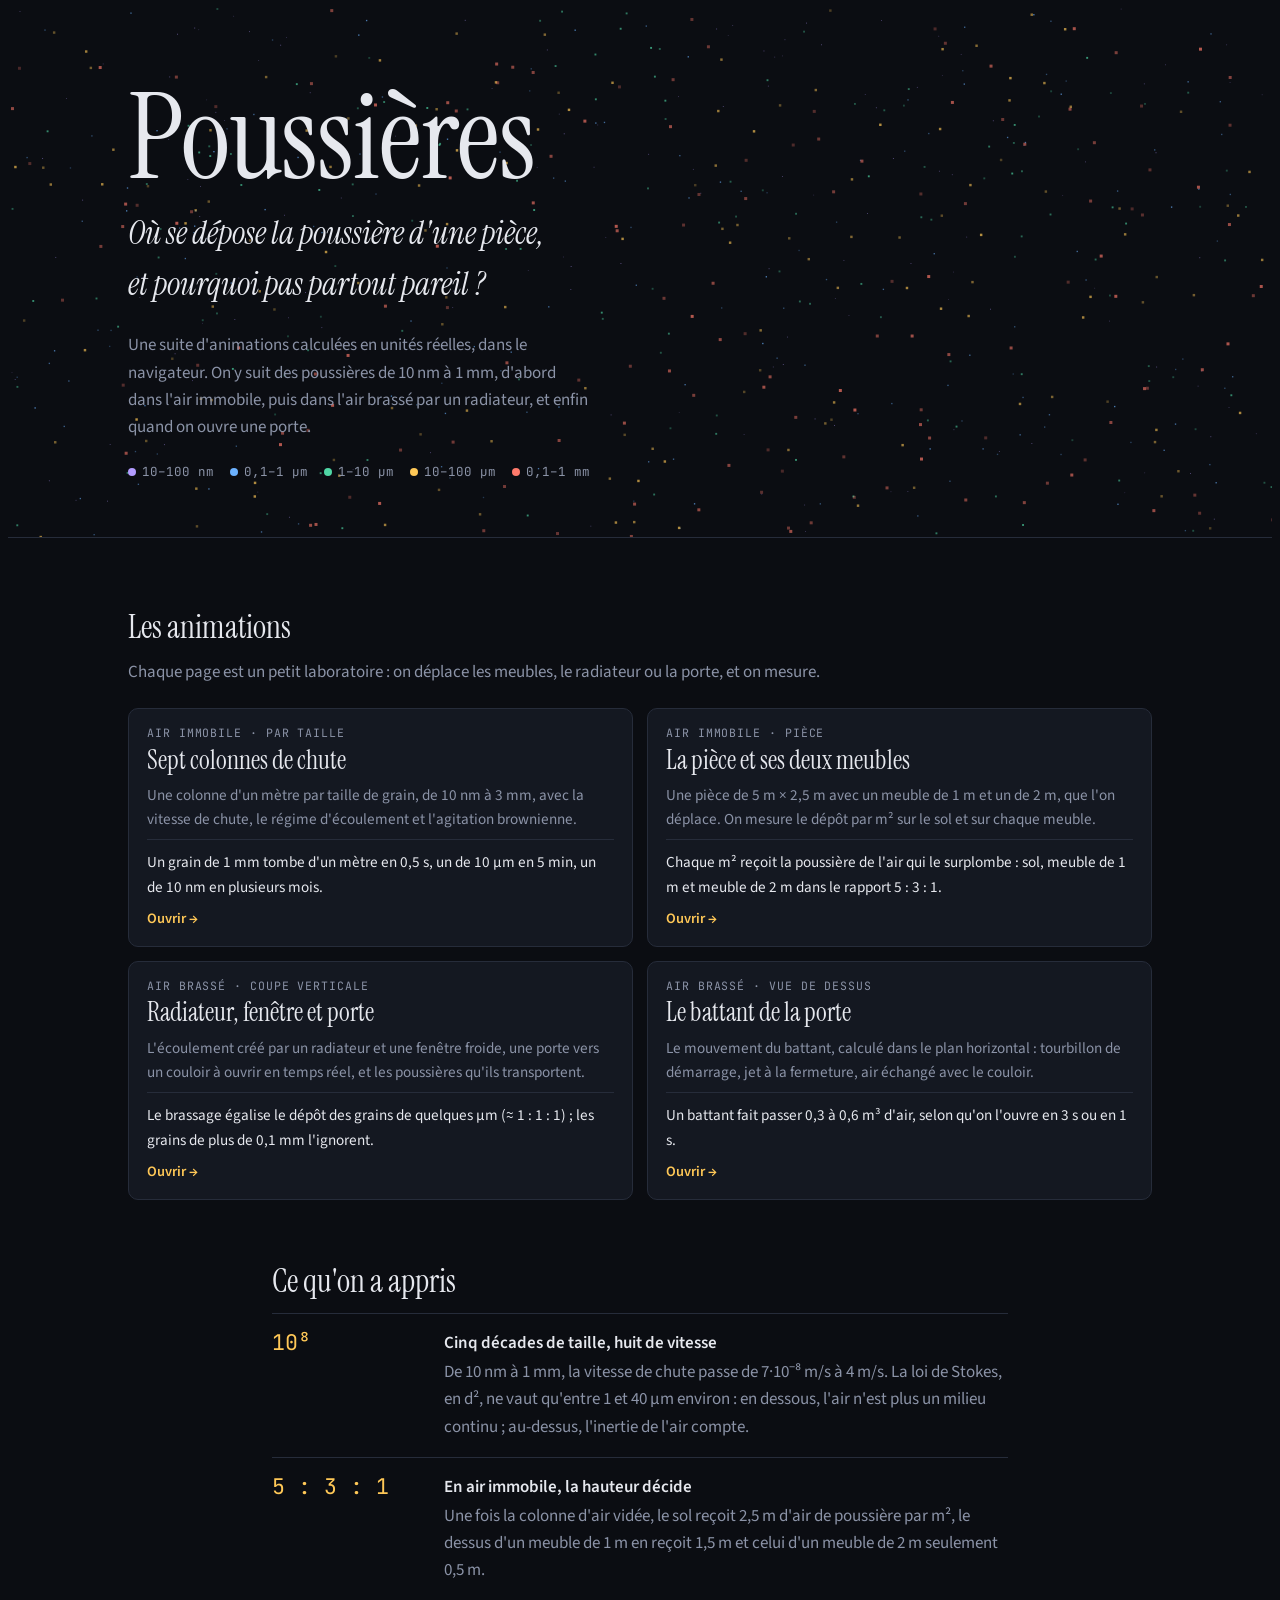
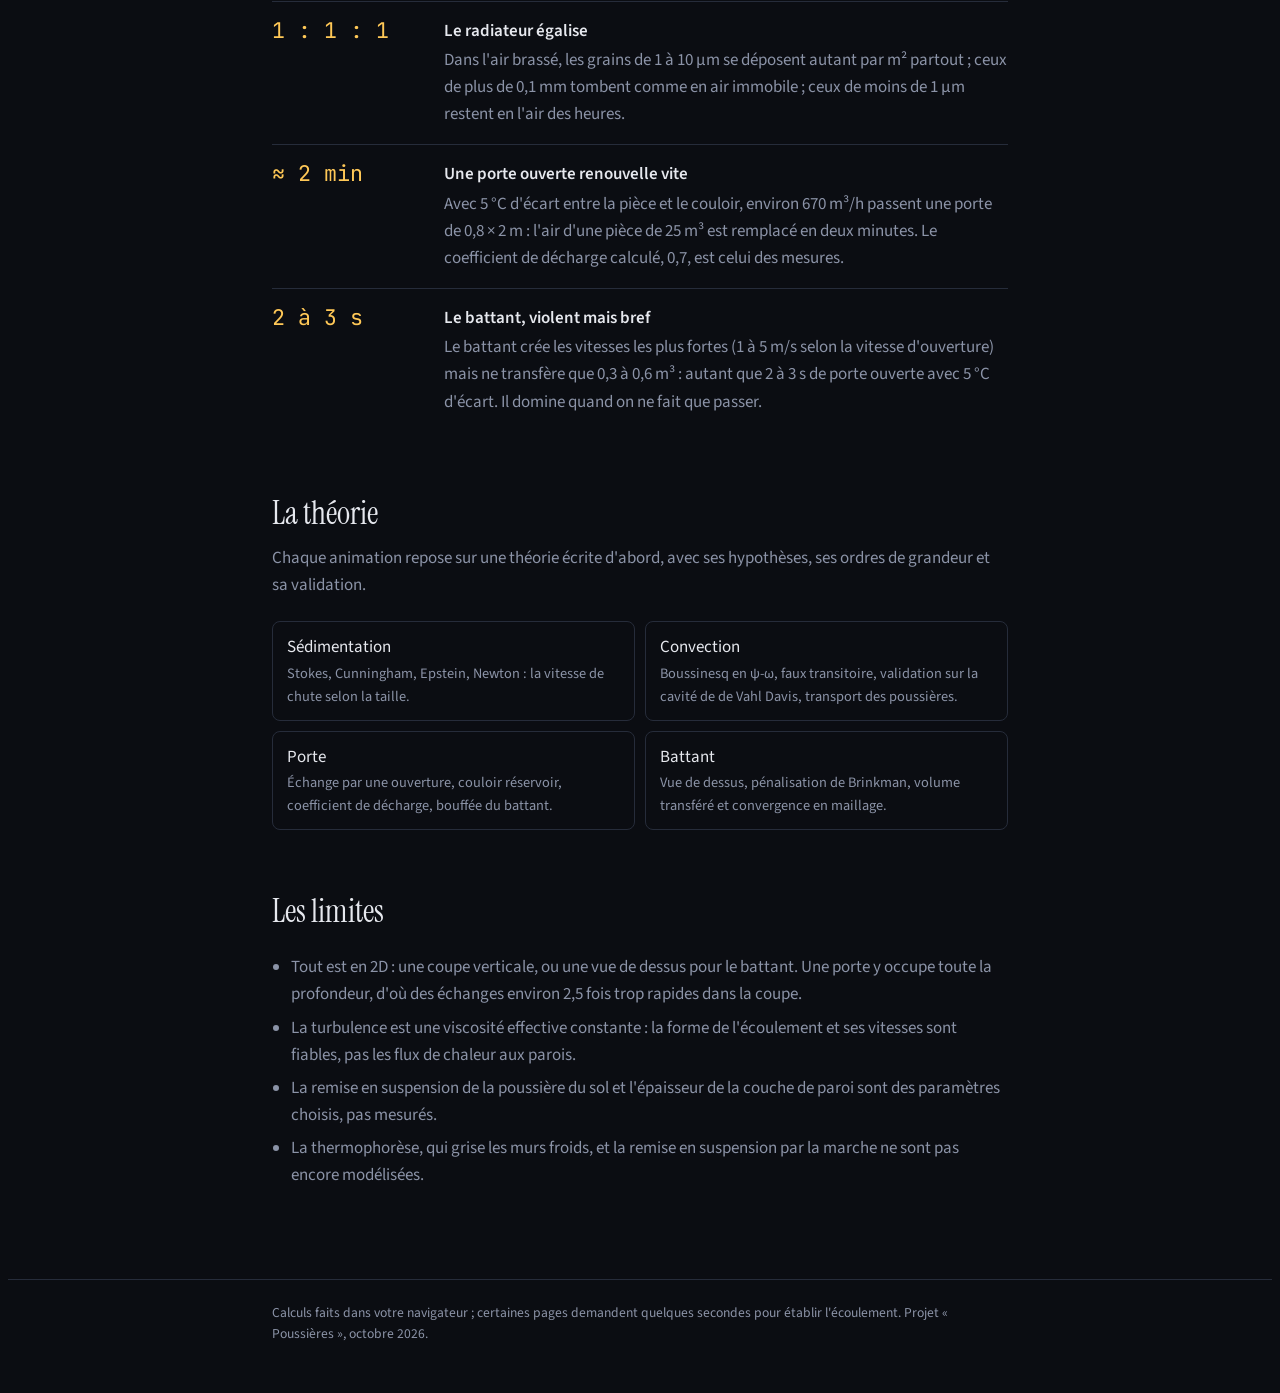
==== poussieres/index.html @ ac8a0a9c "Publie le site Poussières (site construit seul, le code reste privé)" ====
<!DOCTYPE html>
<html lang="fr">
<head>
<meta charset="utf-8">
<meta name="viewport" content="width=device-width, initial-scale=1">
<title>Poussières</title>
<meta name="claude:viewport-fit-sides" content="cover">
<link rel="preconnect" href="https://fonts.googleapis.com">
<link rel="preconnect" href="https://fonts.gstatic.com" crossorigin>
<link rel="stylesheet" href="https://fonts.googleapis.com/css2?family=Instrument+Serif:ital@0;1&family=Source+Sans+3:ital,wght@0,400;0,600;1,400&family=JetBrains+Mono:wght@400&display=swap">
<style>
  /* Mise en page : un bandeau où la poussière tombe, puis une colonne de lecture (46rem) et une grille 2 × 2 des animations */
  :root {
    --fond: #0b0d12; --surface: #141821; --trait: #262c3a; --texte: #e6e8ee; --doux: #8b93a7;
    --poussiere: #ffc857; --lien: #6cb2ff;
    --c1: #b39cff; --c2: #6cb2ff; --c3: #4fd6a5; --c4: #ffc857; --c5: #ff7a6b;
    --titre: "Instrument Serif", Georgia, serif;
    --corps: "Source Sans 3", system-ui, sans-serif;
    --donnees: "JetBrains Mono", ui-monospace, monospace;
    color-scheme: dark;
  }
  * { box-sizing: border-box; }
  body { background: var(--fond); color: var(--texte); font: 17px/1.6 var(--corps); }
  .bande { padding-left: max(16px, env(safe-area-inset-left, 0px)); padding-right: max(16px, env(safe-area-inset-right, 0px)); }
  .large { max-width: 64rem; margin: 0 auto; }
  .colonne { max-width: 46rem; margin: 0 auto; }

  .ouverture { position: relative; overflow: hidden; border-bottom: 1px solid var(--trait); }
  .ouverture canvas { position: absolute; inset: 0; width: 100%; height: 100%; display: block; }
  .ouverture .large { position: relative; padding-block: 72px 56px; }
  h1 {
    font-family: var(--titre); font-weight: 400; margin: 0;
    font-size: clamp(3.4rem, 11vw, 7.5rem); line-height: 0.95; letter-spacing: -0.01em;
  }
  .question { font-family: var(--titre); font-style: italic; font-size: clamp(1.35rem, 3.4vw, 2rem); margin: 14px 0 0; color: var(--texte); max-width: 30ch; text-wrap: balance; }
  .chapeau { margin: 22px 0 0; color: var(--doux); max-width: 58ch; }
  .echelle-tailles { display: flex; flex-wrap: wrap; gap: 6px 16px; margin-top: 22px; font: 12.5px/1.4 var(--donnees); color: var(--doux); }
  .echelle-tailles span::before { content: ""; display: inline-block; width: 8px; height: 8px; border-radius: 50%; margin-right: 6px; background: var(--c); }

  main { padding-block: 8px 72px; }
  h2 { font-family: var(--titre); font-weight: 400; font-size: 2rem; margin: 56px 0 6px; text-wrap: balance; }
  .intro-section { color: var(--doux); margin: 0 0 22px; }

  .pages { display: grid; gap: 14px; grid-template-columns: repeat(2, minmax(0, 1fr)); }
  .carte {
    display: flex; flex-direction: column; gap: 8px; min-width: 0;
    padding: 18px 18px 16px; background: var(--surface); border: 1px solid var(--trait); border-radius: 10px;
    color: inherit; text-decoration: none; transition: border-color 0.15s;
  }
  .carte:hover, .carte:focus-visible { border-color: var(--poussiere); outline: none; }
  .carte .type { font: 11.5px/1 var(--donnees); letter-spacing: 0.08em; text-transform: uppercase; color: var(--doux); }
  .carte h3 { font-family: var(--titre); font-weight: 400; font-size: 1.6rem; margin: 0; line-height: 1.1; }
  .carte p { margin: 0; color: var(--doux); font-size: 0.95rem; }
  .carte .resultat { color: var(--texte); border-top: 1px solid var(--trait); padding-top: 10px; margin-top: auto; }
  .carte .ouvrir { font-size: 0.9rem; color: var(--poussiere); font-weight: 600; }

  .lecons { display: grid; gap: 0; margin: 0; padding: 0; list-style: none; }
  .lecons li { display: grid; grid-template-columns: 9.5rem minmax(0, 1fr); gap: 4px 20px; padding: 16px 0; border-top: 1px solid var(--trait); }
  .lecons .chiffre { font: 1.35rem/1.2 var(--donnees); color: var(--poussiere); font-variant-numeric: tabular-nums; }
  .lecons strong { display: block; font-weight: 600; margin-bottom: 2px; }
  .lecons span.texte { color: var(--doux); }

  .theorie { display: grid; gap: 10px; grid-template-columns: repeat(2, minmax(0, 1fr)); }
  .theorie a { display: block; padding: 12px 14px; border: 1px solid var(--trait); border-radius: 8px; color: var(--texte); text-decoration: none; }
  .theorie a:hover, .theorie a:focus-visible { border-color: var(--lien); outline: none; }
  .theorie a span { display: block; color: var(--doux); font-size: 0.9rem; }

  .limites { color: var(--doux); padding-left: 1.1em; }
  .limites li { margin: 6px 0; }
  footer { border-top: 1px solid var(--trait); padding-block: 22px 40px; color: var(--doux); font-size: 0.85rem; }
  a { color: var(--lien); }

  @media (max-width: 640px) {
    .pages, .theorie { grid-template-columns: minmax(0, 1fr); }
    .lecons li { grid-template-columns: minmax(0, 1fr); }
  }
</style>

<header class="ouverture bande">
  <canvas id="chute" aria-hidden="true"></canvas>
  <div class="large">
    <h1>Poussières</h1>
    <p class="question">Où se dépose la poussière d'une pièce, et pourquoi pas partout pareil&nbsp;?</p>
    <p class="chapeau">Une suite d'animations calculées en unités réelles, dans le navigateur.
      On y suit des poussières de 10 nm à 1 mm, d'abord dans l'air immobile, puis dans l'air brassé par un radiateur, et enfin quand on ouvre une porte.</p>
    <div class="echelle-tailles" aria-label="Classes de taille et couleurs">
      <span style="--c:var(--c1)">10–100 nm</span><span style="--c:var(--c2)">0,1–1 µm</span><span style="--c:var(--c3)">1–10 µm</span>
      <span style="--c:var(--c4)">10–100 µm</span><span style="--c:var(--c5)">0,1–1 mm</span>
    </div>
  </div>
</header>

<main class="bande">
  <div class="large">
    <h2>Les animations</h2>
    <p class="intro-section">Chaque page est un petit laboratoire : on déplace les meubles, le radiateur ou la porte, et on mesure.</p>
    <div class="pages">
      <a class="carte" href="colonnes.html">
        <span class="type">Air immobile · par taille</span>
        <h3>Sept colonnes de chute</h3>
        <p>Une colonne d'un mètre par taille de grain, de 10 nm à 3 mm, avec la vitesse de chute, le régime d'écoulement et l'agitation brownienne.</p>
        <p class="resultat">Un grain de 1 mm tombe d'un mètre en 0,5 s, un de 10 µm en 5 min, un de 10 nm en plusieurs mois.</p>
        <span class="ouvrir">Ouvrir →</span>
      </a>
      <a class="carte" href="piece.html">
        <span class="type">Air immobile · pièce</span>
        <h3>La pièce et ses deux meubles</h3>
        <p>Une pièce de 5 m × 2,5 m avec un meuble de 1 m et un de 2 m, que l'on déplace. On mesure le dépôt par m² sur le sol et sur chaque meuble.</p>
        <p class="resultat">Chaque m² reçoit la poussière de l'air qui le surplombe : sol, meuble de 1 m et meuble de 2 m dans le rapport 5 : 3 : 1.</p>
        <span class="ouvrir">Ouvrir →</span>
      </a>
      <a class="carte" href="convection.html">
        <span class="type">Air brassé · coupe verticale</span>
        <h3>Radiateur, fenêtre et porte</h3>
        <p>L'écoulement créé par un radiateur et une fenêtre froide, une porte vers un couloir à ouvrir en temps réel, et les poussières qu'ils transportent.</p>
        <p class="resultat">Le brassage égalise le dépôt des grains de quelques µm (≈ 1 : 1 : 1) ; les grains de plus de 0,1 mm l'ignorent.</p>
        <span class="ouvrir">Ouvrir →</span>
      </a>
      <a class="carte" href="battant.html">
        <span class="type">Air brassé · vue de dessus</span>
        <h3>Le battant de la porte</h3>
        <p>Le mouvement du battant, calculé dans le plan horizontal : tourbillon de démarrage, jet à la fermeture, air échangé avec le couloir.</p>
        <p class="resultat">Un battant fait passer 0,3 à 0,6 m³ d'air, selon qu'on l'ouvre en 3 s ou en 1 s.</p>
        <span class="ouvrir">Ouvrir →</span>
      </a>
    </div>
  </div>

  <div class="colonne">
    <h2>Ce qu'on a appris</h2>
    <ul class="lecons">
      <li><span class="chiffre">10⁸</span><div><strong>Cinq décades de taille, huit de vitesse</strong>
        <span class="texte">De 10 nm à 1 mm, la vitesse de chute passe de 7·10⁻⁸ m/s à 4 m/s. La loi de Stokes, en d², ne vaut qu'entre 1 et 40 µm environ : en dessous, l'air n'est plus un milieu continu ; au-dessus, l'inertie de l'air compte.</span></div></li>
      <li><span class="chiffre">5 : 3 : 1</span><div><strong>En air immobile, la hauteur décide</strong>
        <span class="texte">Une fois la colonne d'air vidée, le sol reçoit 2,5 m d'air de poussière par m², le dessus d'un meuble de 1 m en reçoit 1,5 m et celui d'un meuble de 2 m seulement 0,5 m.</span></div></li>
      <li><span class="chiffre">1 : 1 : 1</span><div><strong>Le radiateur égalise</strong>
        <span class="texte">Dans l'air brassé, les grains de 1 à 10 µm se déposent autant par m² partout ; ceux de plus de 0,1 mm tombent comme en air immobile ; ceux de moins de 1 µm restent en l'air des heures.</span></div></li>
      <li><span class="chiffre">≈ 2 min</span><div><strong>Une porte ouverte renouvelle vite</strong>
        <span class="texte">Avec 5 °C d'écart entre la pièce et le couloir, environ 670 m³/h passent une porte de 0,8 × 2 m : l'air d'une pièce de 25 m³ est remplacé en deux minutes. Le coefficient de décharge calculé, 0,7, est celui des mesures.</span></div></li>
      <li><span class="chiffre">2 à 3 s</span><div><strong>Le battant, violent mais bref</strong>
        <span class="texte">Le battant crée les vitesses les plus fortes (1 à 5 m/s selon la vitesse d'ouverture) mais ne transfère que 0,3 à 0,6 m³ : autant que 2 à 3 s de porte ouverte avec 5 °C d'écart. Il domine quand on ne fait que passer.</span></div></li>
    </ul>

    <h2>La théorie</h2>
    <p class="intro-section">Chaque animation repose sur une théorie écrite d'abord, avec ses hypothèses, ses ordres de grandeur et sa validation.</p>
    <div class="theorie">
      <a href="theorie_sedimentation.html">Sédimentation<span>Stokes, Cunningham, Epstein, Newton : la vitesse de chute selon la taille.</span></a>
      <a href="theorie_convection.html">Convection<span>Boussinesq en ψ-ω, faux transitoire, validation sur la cavité de de Vahl Davis, transport des poussières.</span></a>
      <a href="theorie_porte.html">Porte<span>Échange par une ouverture, couloir réservoir, coefficient de décharge, bouffée du battant.</span></a>
      <a href="theorie_battant.html">Battant<span>Vue de dessus, pénalisation de Brinkman, volume transféré et convergence en maillage.</span></a>
    </div>

    <h2>Les limites</h2>
    <ul class="limites">
      <li>Tout est en 2D : une coupe verticale, ou une vue de dessus pour le battant. Une porte y occupe toute la profondeur, d'où des échanges environ 2,5 fois trop rapides dans la coupe.</li>
      <li>La turbulence est une viscosité effective constante : la forme de l'écoulement et ses vitesses sont fiables, pas les flux de chaleur aux parois.</li>
      <li>La remise en suspension de la poussière du sol et l'épaisseur de la couche de paroi sont des paramètres choisis, pas mesurés.</li>
      <li>La thermophorèse, qui grise les murs froids, et la remise en suspension par la marche ne sont pas encore modélisées.</li>
    </ul>
  </div>
</main>

<footer class="bande">
  <div class="colonne">Calculs faits dans votre navigateur ; certaines pages demandent quelques secondes pour établir l'écoulement. Projet « Poussières », octobre 2026.</div>
</footer>

<script>
  // Bandeau : des poussières de cinq tailles tombent, chacune à une vitesse liée à sa taille
  (() => {
    const canvas = document.getElementById("chute"), ctx = canvas.getContext("2d");
    const couleurs = ["#b39cff", "#6cb2ff", "#4fd6a5", "#ffc857", "#ff7a6b"];
    const vitesses = [0.6, 2, 8, 40, 160];   // px/s, échelle compressée des vitesses réelles
    const fixe = window.matchMedia("(prefers-reduced-motion: reduce)").matches;
    let grains = [], w = 0, h = 0, dpr = 1;
    function dimensionner() {
      const r = canvas.getBoundingClientRect();
      dpr = window.devicePixelRatio || 1;
      w = canvas.width = Math.round(r.width * dpr);
      h = canvas.height = Math.round(r.height * dpr);
      const n = Math.round((r.width * r.height) / 900);
      grains = Array.from({ length: n }, () => {
        const k = Math.floor(Math.random() * 5);
        return { k, x: Math.random() * w, y: Math.random() * h, a: 0.25 + Math.random() * 0.45 };
      });
      if (fixe) dessiner(0);
    }
    function dessiner(dt) {
      ctx.clearRect(0, 0, w, h);
      for (const g of grains) {
        g.y += vitesses[g.k] * dpr * dt;
        g.x += (g.k < 2 ? (Math.random() - 0.5) * 30 : 0) * dpr * dt;   // les plus fines s'agitent
        if (g.y > h) { g.y -= h; g.x = Math.random() * w; }
        const t = (0.8 + 0.55 * g.k) * dpr;
        ctx.globalAlpha = g.a;
        ctx.fillStyle = couleurs[g.k];
        ctx.fillRect(g.x, g.y, t, t);
      }
      ctx.globalAlpha = 1;
    }
    let avant = performance.now();
    function boucle(t) {
      dessiner(Math.min(0.05, (t - avant) / 1000));
      avant = t;
      requestAnimationFrame(boucle);
    }
    dimensionner();
    window.addEventListener("resize", dimensionner);
    if (!fixe) requestAnimationFrame(boucle);
  })();
</script>

</html>
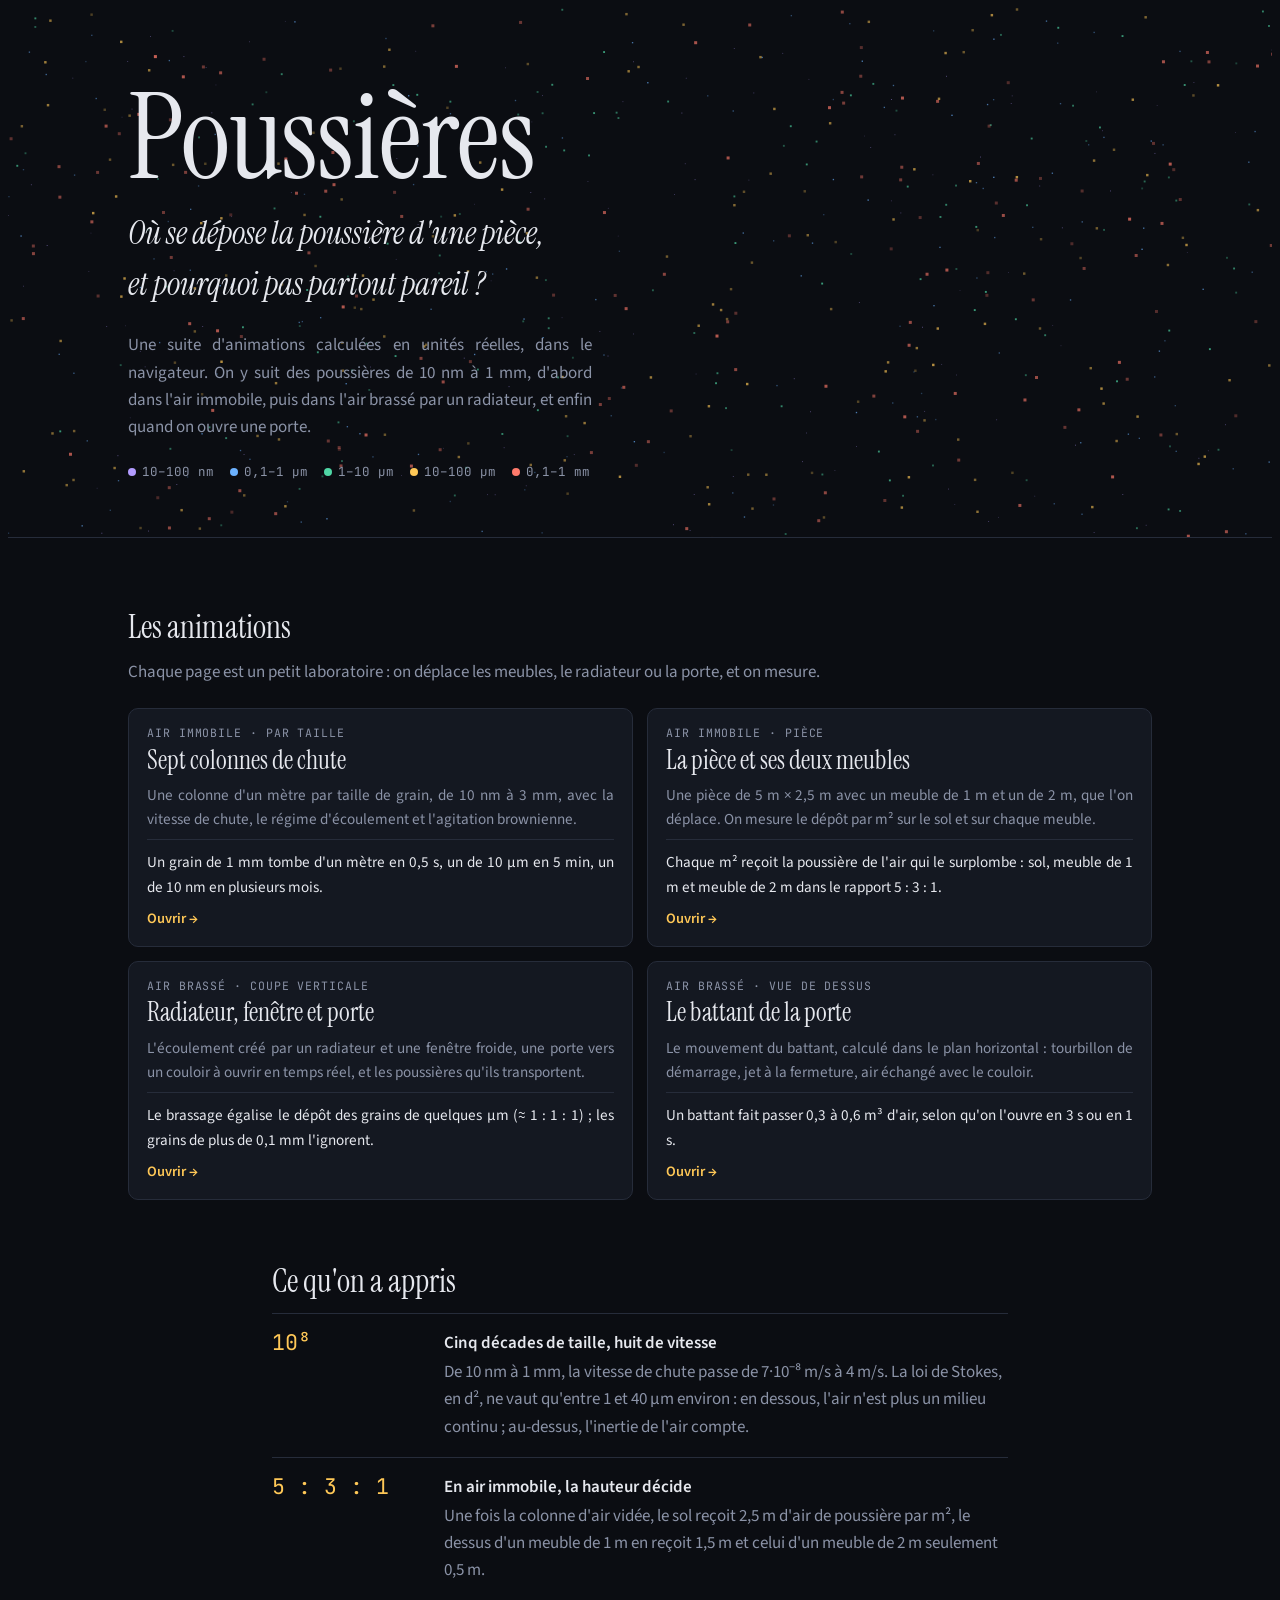
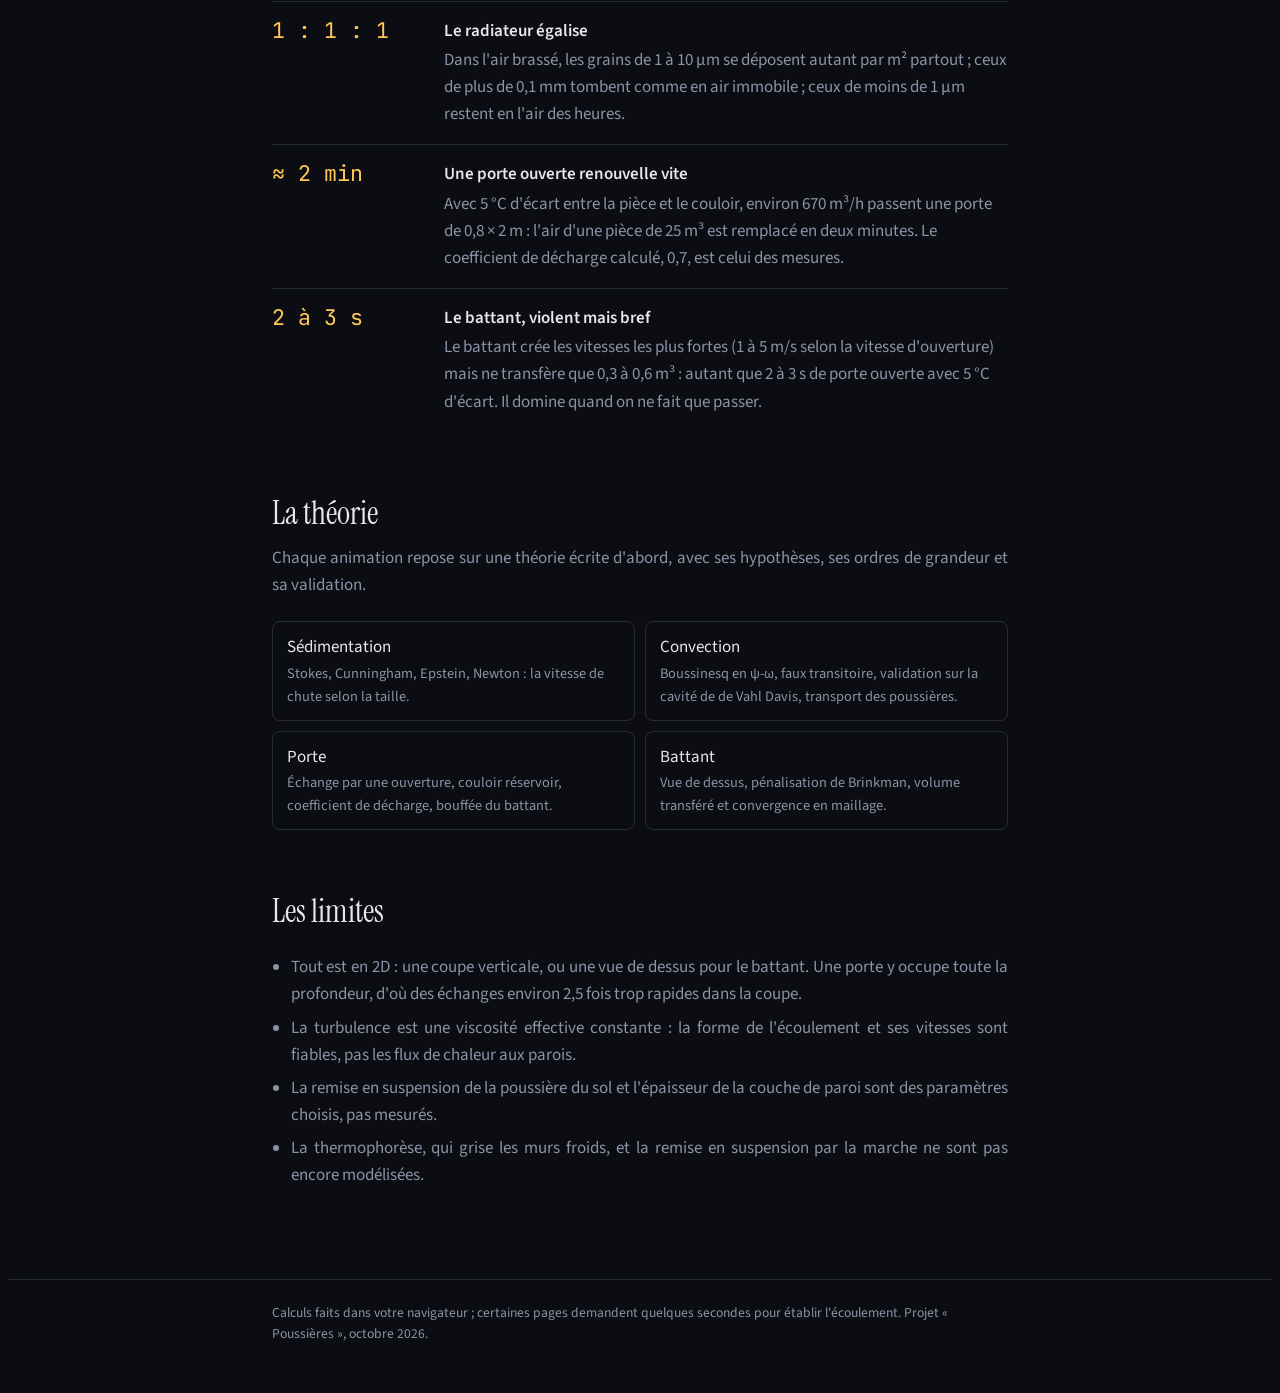
==== commit c2ef097e: "Met les textes en justifié (sommaire, restitutions, Poussières reconstruit)" ====
--- a/poussieres/index.html
+++ b/poussieres/index.html
@@ -69,6 +69,8 @@
   .limites li { margin: 6px 0; }
   footer { border-top: 1px solid var(--trait); padding-block: 22px 40px; color: var(--doux); font-size: 0.85rem; }
   a { color: var(--lien); }
+  /* Textes courants en justifié ; titres, chiffres et boutons restent alignés à gauche. */
+  .chapeau, .intro-section, .carte p, .lecons span.texte, .limites li, footer p { text-align: justify; hyphens: auto; }
 
   @media (max-width: 640px) {
     .pages, .theorie { grid-template-columns: minmax(0, 1fr); }
